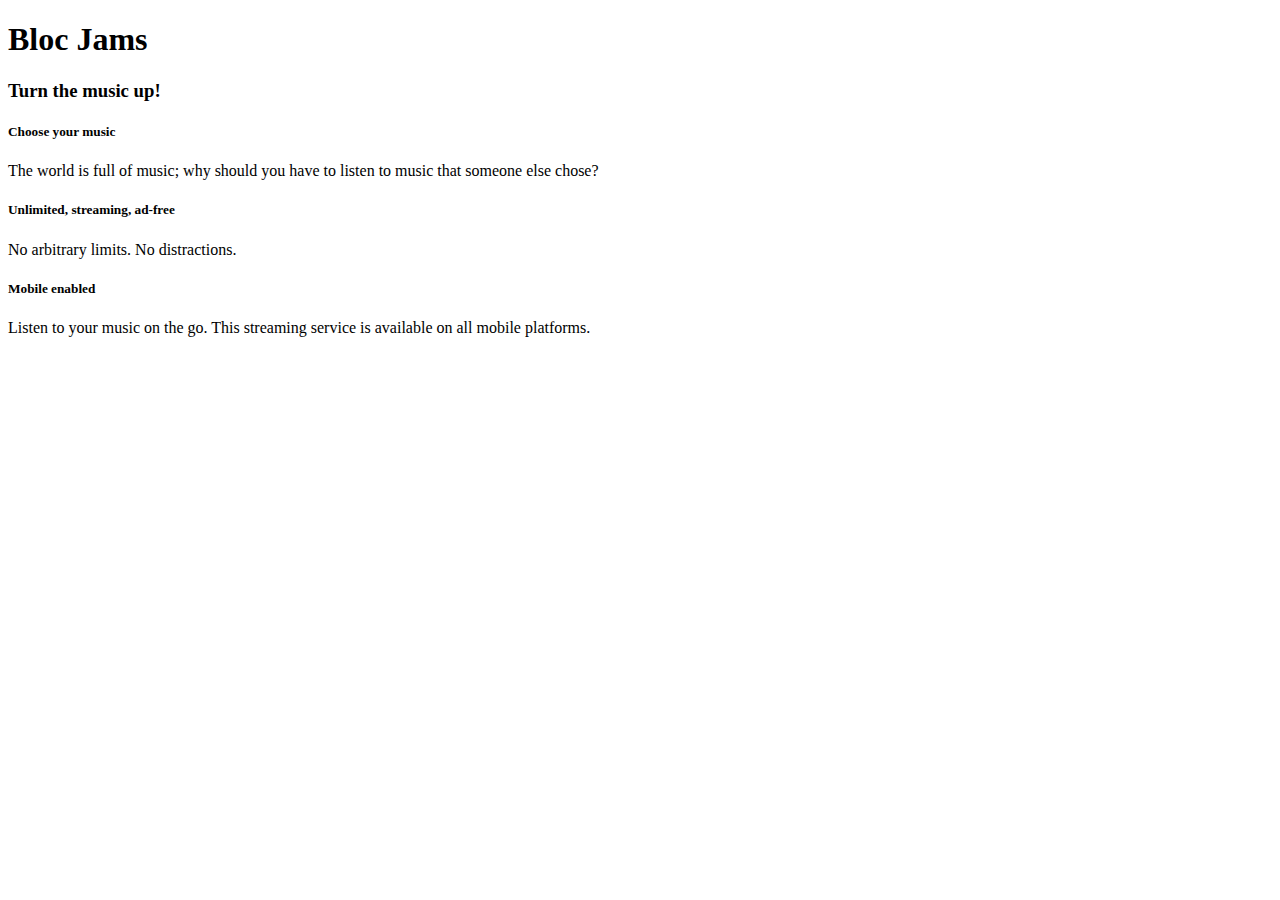
==== index.html @ 65a74940 "second commit - fixed small spelling error" ====
<!DOCTYPE html>
<html>
    <head>
      <title>Bloc Jams</title>
    </head>
    <body>
      <section> <!-- navigation bar -->
      </section>
      <section> <!-- hero content -->
        <h1>Bloc Jams</h1>
        <h3>Turn the music up!</h3>
      </section>
      <section> <!-- selling points -->
          <h5>Choose your music</h5>
          <p>The world is full of music; why should you have to listen to music that someone else chose?</p>
          <h5>Unlimited, streaming, ad-free</h5>
          <p>No arbitrary limits. No distractions.</p>
          <h5>Mobile enabled</h5>
          <p>Listen to your music on the go. This streaming service is available on all mobile platforms.</p>
      </section>
    </body>
</html>
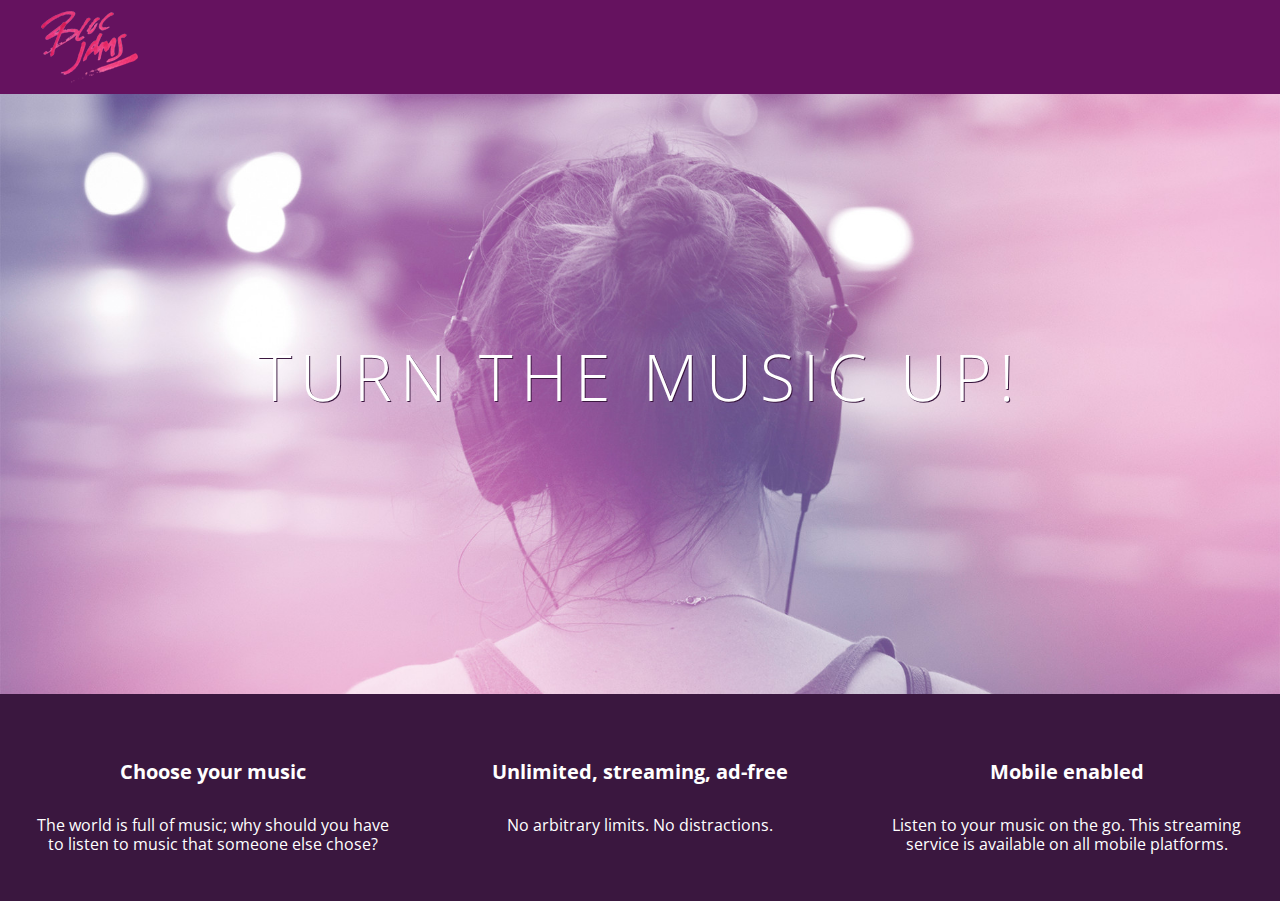
==== commit bd7b8eb1: "Checkpoint 3 CSS Styles completed" ====
--- a/index.html
+++ b/index.html
@@ -2,21 +2,37 @@
 <html>
     <head>
       <title>Bloc Jams</title>
+      <link rel="stylesheet" type="text/css" href="http://fonts.googleapis.com/css?family=Open+Sans:400,800,600,700,300">
+      <link rel="stylesheet" type="text/css" href="http://code.ionicframework.com/ionicons/2.0.1/css/ionicons.min.css">
+      <link rel="stylesheet" type="text/css" href="styles/normalize.css">
+      <link rel="stylesheet" type="text/css" href="styles/main.css">
     </head>
-    <body>
-      <section> <!-- navigation bar -->
+
+    <body class="landing">
+      <nav class="navbar"> <!-- navigation bar -->
+        <img src="assets/images/bloc_jams_logo.png" alt="bloc jams logo" class="logo">
+      </nav>
+
+      <section class="hero-content"> <!-- hero content -->
+        <h1 class="hero-title">Turn the music up!</h1>
       </section>
-      <section> <!-- hero content -->
-        <h1>Bloc Jams</h1>
-        <h3>Turn the music up!</h3>
-      </section>
-      <section> <!-- selling points -->
-          <h5>Choose your music</h5>
-          <p>The world is full of music; why should you have to listen to music that someone else chose?</p>
-          <h5>Unlimited, streaming, ad-free</h5>
-          <p>No arbitrary limits. No distractions.</p>
-          <h5>Mobile enabled</h5>
-          <p>Listen to your music on the go. This streaming service is available on all mobile platforms.</p>
+
+      <section class="selling-points"> <!-- selling points -->
+        <div class="point">
+          <span class="ion-music-note"></span>
+          <h5 class="point-title">Choose your music</h5>
+          <p class="point-description">The world is full of music; why should you have to listen to music that someone else chose?</p>
+        </div>
+        <div class="point">
+          <span class="ion-radio-waves"></span>
+          <h5 class="point-title">Unlimited, streaming, ad-free</h5>
+          <p class="point-description">No arbitrary limits. No distractions.</p>
+        </div>
+        <div class="point">
+          <span class="ion-iphone"></span>
+          <h5 class="point-title">Mobile enabled</h5>
+          <p class="point-description">Listen to your music on the go. This streaming service is available on all mobile platforms.</p>
+        </div>
       </section>
     </body>
 </html>
--- a/styles/main.css
+++ b/styles/main.css
@@ -0,0 +1,77 @@
+html {
+  height: 100%;
+  font-size: 100%;
+}
+
+body {
+  font-family: 'Open Sans';
+  color: white;
+  min-height: 100%;
+}
+
+body.landing {
+  background-color: rgb(58,23,63);
+}
+
+.navbar{
+  padding: 0.5rem;
+  background-color: rgb(101,18,95);
+}
+
+.navbar .logo{
+  position: relative;
+  left: 2rem;
+}
+
+.hero-content {
+  position: relative;
+  min-height: 600px;
+  background-image: url(../assets/images/bloc_jams_bg.jpg);
+  background-repeat: no-repeat;
+  background-position: center center;
+  background-size: cover;
+}
+
+.hero-content .hero-title {
+  position: absolute;
+  top: 40%;
+  -webkit-transform: translateY(-50%);
+  -moz-transform: translateY(-50%);
+  -ms-transform: translateY(-50%);
+  transform: translateY(-50%);
+  width: 100%;
+  text-align: center;
+  font-size: 4rem;
+  font-weight: 300;
+  text-transform: uppercase;
+  letter-spacing: 0.5rem;
+  text-shadow: 1px 1px 0px rgb(58,23,63);
+}
+
+.selling-points {
+  position: relative;
+  display: table;
+  width: 100%;
+  -webkit-box-sizing: border-box;
+  -moz-box-sizing: border-box;
+  box-sizing: border-box;
+}
+
+.point {
+  display: table-cell;
+  position: relative;
+  width: 33.3%;
+  padding: 2rem;
+  text-align: center;
+}
+
+.point .point-title {
+  font-size: 1.25rem;
+}
+
+.ion-music-note,
+.ion-radio-waves,
+.ion-iphone {
+  color: rgb(233,50,117);
+  font-size: 5rem;
+}
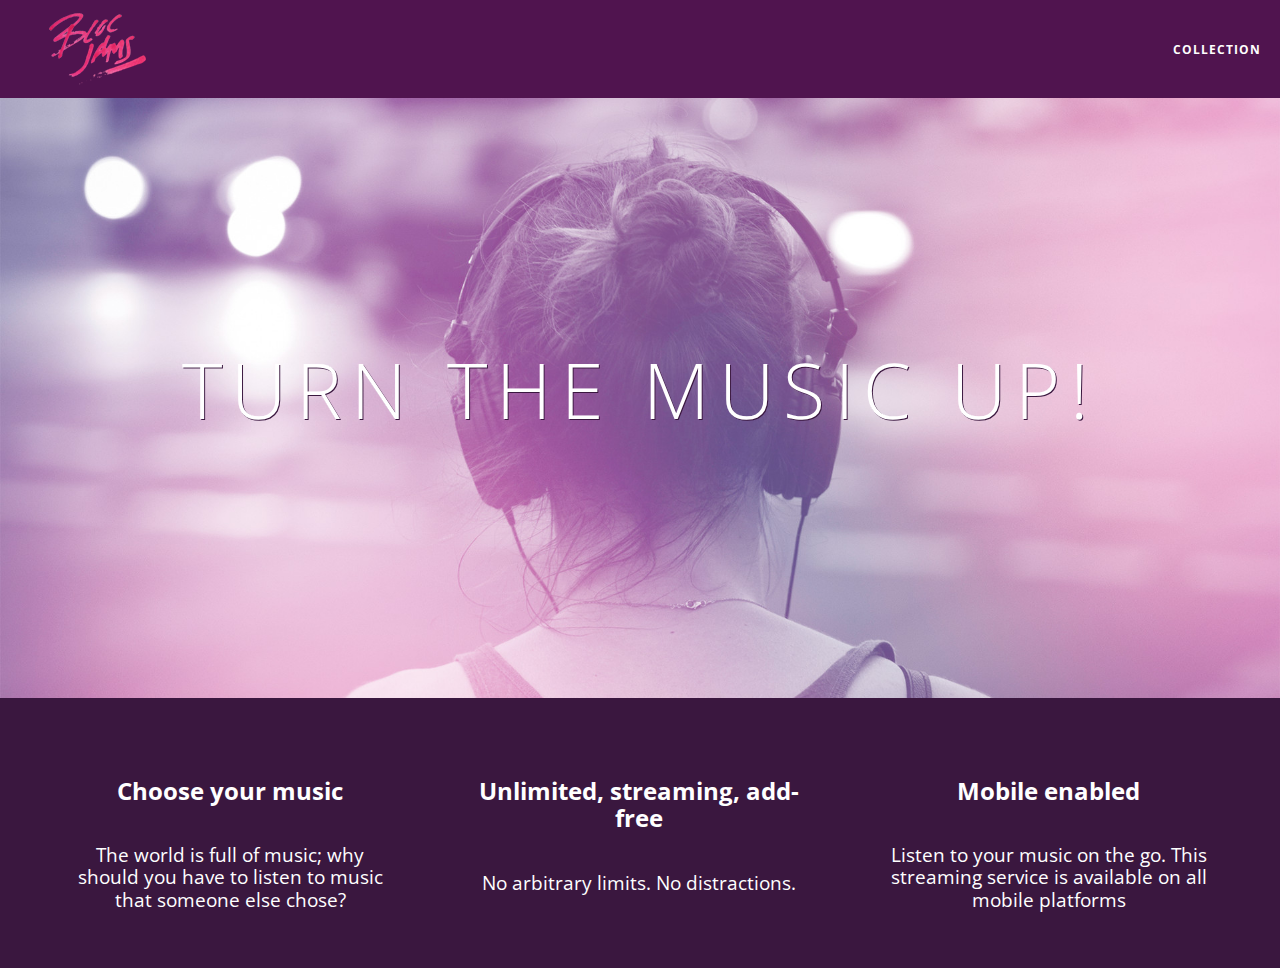
==== commit 71e7d28e: "Checkpoint 5 interface: completed" ====
--- a/index.html
+++ b/index.html
@@ -1,38 +1,46 @@
 <!DOCTYPE html>
 <html>
-    <head>
-      <title>Bloc Jams</title>
-      <link rel="stylesheet" type="text/css" href="http://fonts.googleapis.com/css?family=Open+Sans:400,800,600,700,300">
-      <link rel="stylesheet" type="text/css" href="http://code.ionicframework.com/ionicons/2.0.1/css/ionicons.min.css">
-      <link rel="stylesheet" type="text/css" href="styles/normalize.css">
-      <link rel="stylesheet" type="text/css" href="styles/main.css">
-    </head>
+<head>
+    <title>Bloc Jams</title>
+    <meta name="viewport" content="width=device-width, inital-scale=1">
+    <link rel="stylesheet" type="text/css" href="styles/normalize.css">
+    <link rel="stylesheet" type="text/css" href="http://fonts.googleapis.com/css?family=Open+Sans:400,800,600,700,300">
+    <link rel="stylesheet" type="text/css" href="http://code.ionicframework.com/ionicons/2.0.1/css/ionicons.min.css">
+    <link rel="stylesheet" type="text/css" href="styles/main.css">
+    <link rel="stylesheet" type="text/css" href="styles/landing.css">
+</head>
+    <body class="landing">
+        <nav class="navbar"> <!-- nav bar -->
+            <a href="index.html" class="logo">
+              <img src="assets/images/bloc_jams_logo.png" alt="bloc jams logo">
+            </a>
+            <div class="links-container">
+              <a href="collection.html" class="navbar-link">collection</a>
+            </div>
+        </nav>
 
-    <body class="landing">
-      <nav class="navbar"> <!-- navigation bar -->
-        <img src="assets/images/bloc_jams_logo.png" alt="bloc jams logo" class="logo">
-      </nav>
+        <section class="hero-content"> <!-- hero content -->
+            <h1 class="hero-title">Turn the music up!</h1>
+        </section>
 
-      <section class="hero-content"> <!-- hero content -->
-        <h1 class="hero-title">Turn the music up!</h1>
-      </section>
+        <section class="clearfix selling-points container"> <!-- selling points -->
+            <div class="point column third">
+                <span class="ion-music-note"></span>
+                <h5 class="point-title">Choose your music</h5>
+                <p class="point-description">The world is full of music; why should you have to listen to music that someone else chose?</p>
+            </div>
 
-      <section class="selling-points"> <!-- selling points -->
-        <div class="point">
-          <span class="ion-music-note"></span>
-          <h5 class="point-title">Choose your music</h5>
-          <p class="point-description">The world is full of music; why should you have to listen to music that someone else chose?</p>
-        </div>
-        <div class="point">
-          <span class="ion-radio-waves"></span>
-          <h5 class="point-title">Unlimited, streaming, ad-free</h5>
-          <p class="point-description">No arbitrary limits. No distractions.</p>
-        </div>
-        <div class="point">
-          <span class="ion-iphone"></span>
-          <h5 class="point-title">Mobile enabled</h5>
-          <p class="point-description">Listen to your music on the go. This streaming service is available on all mobile platforms.</p>
-        </div>
-      </section>
+            <div class="point column third">
+                <span class="ion-radio-waves"></span>
+                <h5 class="point-title">Unlimited, streaming, add-free</h5>
+                <p class="point-description">No arbitrary limits. No distractions.</p>
+            </div>
+
+            <div class="point column third">
+                <span class="ion-iphone"></span>
+                <h5 class="point-title">Mobile enabled</h5>
+                <p class="point-description">Listen to your music on the go. This streaming service is available on all mobile platforms</p>
+            </div>
+        </section>
     </body>
 </html>
--- a/styles/main.css
+++ b/styles/main.css
@@ -1,3 +1,9 @@
+*, *::before, *::after {
+  -moz-box-sizing: border-box;
+  -webkit-box-sizing: border-box;
+  box-sizing: border-box;
+}
+
 html {
   height: 100%;
   font-size: 100%;
@@ -9,69 +15,70 @@
   min-height: 100%;
 }
 
-body.landing {
-  background-color: rgb(58,23,63);
+.navbar{
+  position: relative;
+  padding: 0.5rem;
+  background-color: rgba(101,18,95,0.5);
+  z-index: 1;
 }
 
-.navbar{
-  padding: 0.5rem;
-  background-color: rgb(101,18,95);
+.navbar > .logo{
+  position: relative;
+  left: 2rem;
+  cursor: pointer;
 }
 
-.navbar .logo{
-  position: relative;
-  left: 2rem;
+.navbar .links-container {
+     display: table;
+     position: absolute;
+     top: 0;
+     right: 0;
+     height: 100px;
+     color: white;
+     text-decoration: none;
+ }
+
+ .links-container .navbar-link {
+     display: table-cell;
+     position: relative;
+     height: 100%;
+     padding-left: 1rem;
+     padding-right: 1rem;
+     vertical-align: middle;
+     color: white;
+     font-size: 0.625rem;
+     letter-spacing: 0.05rem;
+     font-weight: 700;
+     text-transform: uppercase;
+     text-decoration: none;
+     cursor: pointer;
+ }
+
+ .links-container .navbar-link:hover {
+     color: rgb(233,50,117);
+ }
+
+.container {
+  margin: 0 auto;
+  max-width: 64rem;
 }
 
-.hero-content {
-  position: relative;
-  min-height: 600px;
-  background-image: url(../assets/images/bloc_jams_bg.jpg);
-  background-repeat: no-repeat;
-  background-position: center center;
-  background-size: cover;
+@media (min-width: 640px) {
+  html{font-size: 112%;}
+
+  .column{
+    float:left;
+    padding-left: 1rem;
+    padding-right: 1rem;
+  }
+
+  .column.full { width: 100%; }
+  .column.two-thirds { width: 66.7%; }
+  .column.half { width: 50%; }
+  .column.third { width: 33.3%; }
+  .column.fourth { width: 25%; }
+  .column.flow-opposite { float: right; }
 }
-
-.hero-content .hero-title {
-  position: absolute;
-  top: 40%;
-  -webkit-transform: translateY(-50%);
-  -moz-transform: translateY(-50%);
-  -ms-transform: translateY(-50%);
-  transform: translateY(-50%);
-  width: 100%;
-  text-align: center;
-  font-size: 4rem;
-  font-weight: 300;
-  text-transform: uppercase;
-  letter-spacing: 0.5rem;
-  text-shadow: 1px 1px 0px rgb(58,23,63);
+@media (min-width: 1024px) {
+  html{font-size: 120%;}
 }
-
-.selling-points {
-  position: relative;
-  display: table;
-  width: 100%;
-  -webkit-box-sizing: border-box;
-  -moz-box-sizing: border-box;
-  box-sizing: border-box;
-}
-
-.point {
-  display: table-cell;
-  position: relative;
-  width: 33.3%;
-  padding: 2rem;
-  text-align: center;
-}
-
-.point .point-title {
-  font-size: 1.25rem;
-}
-
-.ion-music-note,
-.ion-radio-waves,
-.ion-iphone {
-  color: rgb(233,50,117);
-  font-size: 5rem;
-}
--- a/styles/landing.css
+++ b/styles/landing.css
@@ -0,0 +1,48 @@
+body.landing {
+     background-color: rgb(58,23,63);
+ }
+
+ .hero-content {
+     position: relative;
+     min-height: 600px;
+     background-image: url(../assets/images/bloc_jams_bg.jpg);
+     background-repeat: no-repeat;
+     background-position: center center;
+     background-size: cover;
+ }
+
+ .hero-content .hero-title {
+     position: absolute;
+     top: 40%;
+     -webkit-transform: translateY(-50%);
+     -moz-transform: translateY(-50%);
+     transform: translateY(-50%);
+     width: 100%;
+     text-align: center;
+     font-size: 4rem;
+     font-weight: 300;
+     text-transform: uppercase;
+     letter-spacing: 0.5rem;
+     text-shadow: 1px 1px 0px rgb(58,23,63);
+ }
+
+ .selling-points {
+     position: relative;
+ }
+
+ .point {
+     position: relative;
+     padding: 2rem;
+     text-align: center;
+ }
+
+ .point .point-title {
+     font-size: 1.25rem;
+ }
+
+ .ion-music-note,
+ .ion-radio-waves,
+ .ion-iphone {
+     color: rgb(233,50,117);
+     font-size: 5rem;
+ }
